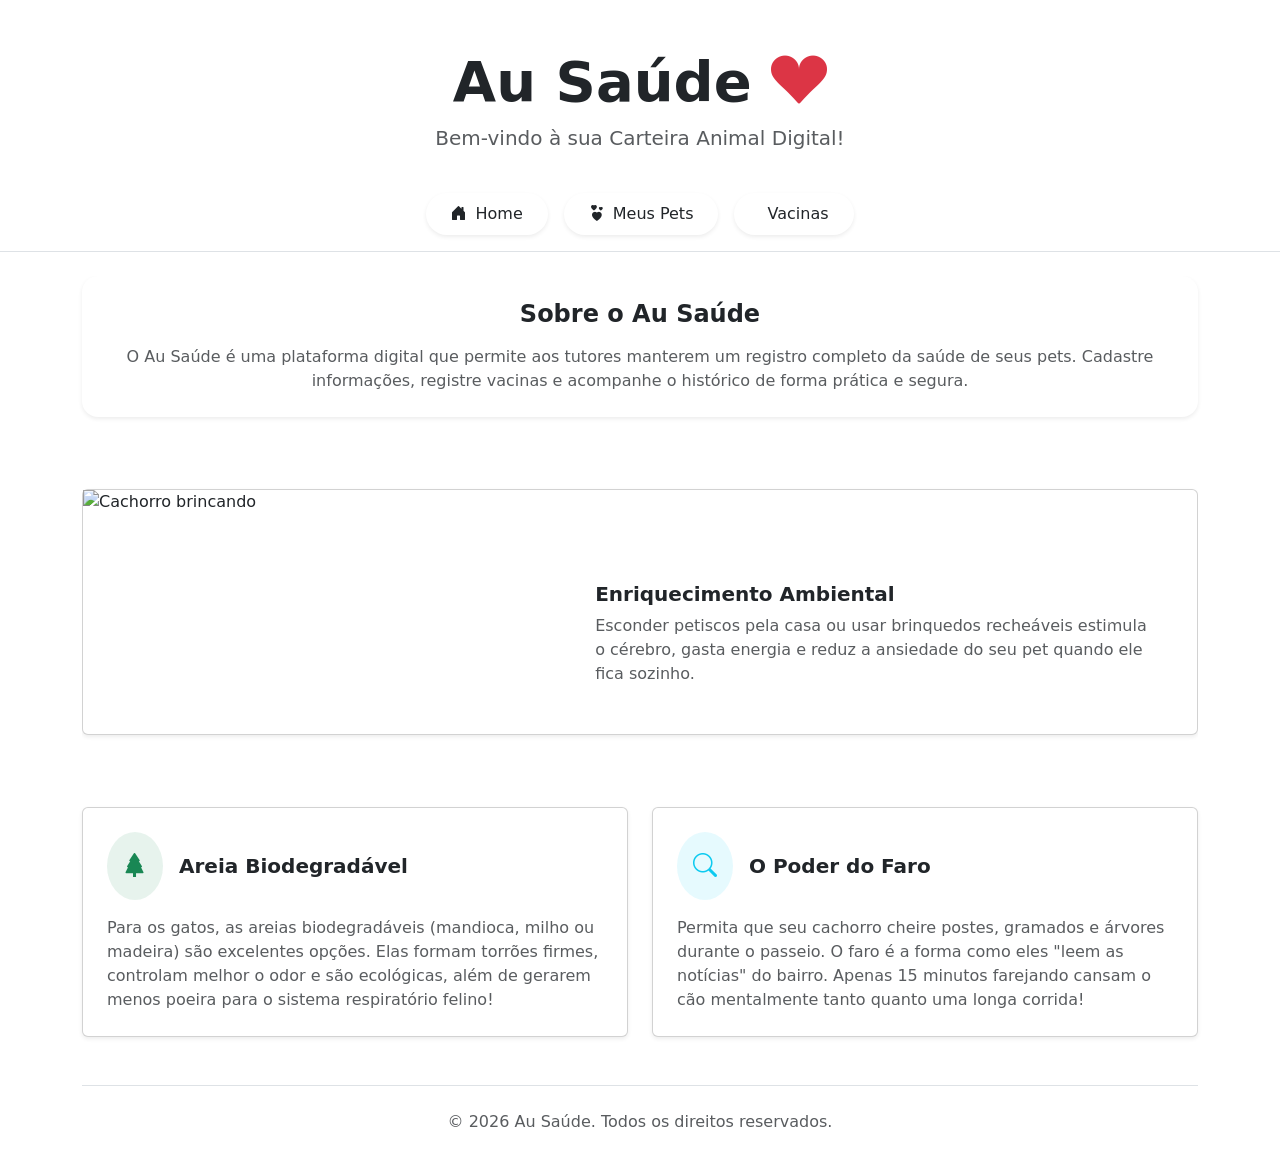
==== index.html @ 994db54d "Organização de arquivos" ====
<!DOCTYPE html>
<html lang="pt-br">

<head>
    <meta charset="UTF-8">
    <meta name="viewport" content="width=device-width, initial-scale=1.0">
    <title>Au Saúde - Carteira Animal</title>
    <link href="https://cdn.jsdelivr.net/npm/bootstrap@5.3.2/dist/css/bootstrap.min.css" rel="stylesheet">
    <link rel="stylesheet" href="https://cdn.jsdelivr.net/npm/bootstrap-icons@1.10.5/font/bootstrap-icons.css">
    <link rel="stylesheet" href="style.css">
    <link href="https://fonts.googleapis.com/css2?family=Nunito:wght@400;600;800&display=swap" rel="stylesheet">
</head>

<body>
    <!-- Logo -->
    <div class="container mt-4 mt-md-5">
        <div class="text-center mb-4">
            <h1 class="display-4 fw-bold logo-animada">
                Au Saúde <i class="bi bi-suit-heart-fill text-danger"></i>
            </h1>
            <p class="lead text-muted fade-in delay-1">Bem-vindo à sua Carteira Animal Digital!</p>
        </div>
    </div>

    <!-- Menu Fixo e Rolável (Scroll Horizontal) -->
    <div class="sticky-top menu-fixo py-3 mb-4 border-bottom">
        <div class="container">
            <nav class="nav flex-nowrap justify-content-md-center gap-3 fade-in delay-1 menu-scroll px-2">
                <a class="btn btn-principal px-4 py-2 rounded-pill shadow-sm d-flex align-items-center gap-2 flex-shrink-0"
                    href="#">
                    <i class="bi bi-house-door-fill"></i> Home
                </a>
                <a class="btn btn-secundario px-4 py-2 rounded-pill shadow-sm d-flex align-items-center gap-2 flex-shrink-0"
                    href="perfil.html">
                    <i class="bi bi-hearts"></i> Meus Pets
                </a>
                <a class="btn btn-secundario px-4 py-2 rounded-pill shadow-sm d-flex align-items-center gap-2 flex-shrink-0"
                    href="vacinacao.html">
                    <i class="bi bi-syringe-fill"></i> Vacinas
                </a>
            </nav>
        </div>
    </div>

    <main class="container overflow-hidden">
        <section class="mb-5 bg-white p-4 rounded-4 shadow-sm text-center card-interativo fade-in delay-2">
            <h2 class="h4 fw-bold mb-3" style="color: var(--cor-secundaria);">Sobre o Au Saúde</h2>
            <p class="text-muted mb-0">O Au Saúde é uma plataforma digital que permite aos tutores manterem um registro
                completo da saúde de seus pets. Cadastre informações, registre vacinas e acompanhe o histórico de forma
                prática e segura.</p>
        </section>

        <!-- Carrossel -->
        <div id="carrosselDicas" class="carousel slide mb-5 fade-in delay-3" data-bs-ride="carousel">

            <div class="carousel-indicators">
                <button type="button" data-bs-target="#carrosselDicas" data-bs-slide-to="0" class="active"
                    aria-current="true" aria-label="Slide 1"></button>
                <button type="button" data-bs-target="#carrosselDicas" data-bs-slide-to="1"
                    aria-label="Slide 2"></button>
                <button type="button" data-bs-target="#carrosselDicas" data-bs-slide-to="2"
                    aria-label="Slide 3"></button>
            </div>

            <div class="carousel-inner py-2 py-md-4">

                <!-- ITEM 1 -->
                <div class="carousel-item active" data-bs-interval="6000">
                    <div class="card mx-auto shadow-sm card-carrossel">
                        <div class="row g-0 h-100">
                            <div class="col-md-5">
                                <img src="https://images.unsplash.com/photo-1537151608828-ea2b11777ee8?q=80&w=600&auto=format&fit=crop"
                                    class="img-fluid img-carrossel" alt="Cachorro brincando">
                            </div>
                            <div class="col-md-7">
                                <div class="card-body d-flex flex-column h-100 p-4 p-md-5">
                                    <span
                                        class="badge badge-brincadeira mb-3 align-self-start px-3 py-2 rounded-pill">Brincadeiras</span>
                                    <h5 class="card-title fw-bold">Enriquecimento Ambiental</h5>
                                    <p class="card-text text-muted">Esconder petiscos pela casa ou usar brinquedos
                                        recheáveis estimula o cérebro, gasta energia e reduz a ansiedade do seu pet
                                        quando ele fica sozinho.</p>
                                </div>
                            </div>
                        </div>
                    </div>
                </div>

                <!-- ITEM 2 -->
                <div class="carousel-item" data-bs-interval="6000">
                    <div class="card mx-auto shadow-sm card-carrossel">
                        <div class="row g-0 h-100">
                            <div class="col-md-5">
                                <img src="https://images.unsplash.com/photo-1541364983171-a8ba01e95cfc?q=80&w=600&auto=format&fit=crop"
                                    class="img-fluid img-carrossel" alt="Pata de cachorro">
                            </div>
                            <div class="col-md-7">
                                <div class="card-body d-flex flex-column h-100 p-4 p-md-5">
                                    <span class="badge badge-saude mb-3 align-self-start px-3 py-2 rounded-pill">Saúde e
                                        Cuidado</span>
                                    <h5 class="card-title fw-bold">Cuidado com o Asfalto Quente!</h5>
                                    <p class="card-text text-muted">Antes do passeio, coloque as costas da sua mão no
                                        chão por 10 segundos. Se estiver muito quente para você, vai queimar as patinhas
                                        do seu amigo.</p>
                                </div>
                            </div>
                        </div>
                    </div>
                </div>

                <!-- ITEM 3 -->
                <div class="carousel-item" data-bs-interval="6000">
                    <div class="card mx-auto shadow-sm card-carrossel">
                        <div class="row g-0 h-100">
                            <div class="col-md-5">
                                <img src="https://images.unsplash.com/photo-1623387641168-d9803ddd3f35?q=80&w=600&auto=format&fit=crop"
                                    class="img-fluid img-carrossel" alt="Cachorro olhando para comida">
                            </div>
                            <div class="col-md-7">
                                <div class="card-body d-flex flex-column h-100 p-4 p-md-5">
                                    <span class="badge badge-alerta mb-3 align-self-start px-3 py-2 rounded-pill">Alerta
                                        Vermelho</span>
                                    <h5 class="card-title fw-bold">Alimentos Proibidos</h5>
                                    <p class="card-text text-muted mb-2">Nunca ofereça esses alimentos ao seu pet:</p>
                                    <ul class="text-muted ps-3 mb-0">
                                        <li>Chocolate (altamente tóxico)</li>
                                        <li>Uva e uva-passa (causa falência renal)</li>
                                        <li>Cebola e alho (destrói glóbulos vermelhos)</li>
                                        <li>Abacate (contém persina, tóxica)</li>
                                    </ul>
                                </div>
                            </div>
                        </div>
                    </div>
                </div>
            </div>

            <button class="carousel-control-prev" type="button" data-bs-target="#carrosselDicas" data-bs-slide="prev">
                <span class="carousel-control-prev-icon" aria-hidden="true"></span>
                <span class="visually-hidden">Anterior</span>
            </button>
            <button class="carousel-control-next" type="button" data-bs-target="#carrosselDicas" data-bs-slide="next">
                <span class="carousel-control-next-icon" aria-hidden="true"></span>
                <span class="visually-hidden">Próximo</span>
            </button>
        </div>

        <!-- Dicas -->
        <section class="row g-4 mb-5 fade-in delay-3">
            <div class="col-12 col-md-6">
                <div class="card h-100 p-4 shadow-sm card-interativo">
                    <div class="d-flex align-items-center mb-3">
                        <div class="icone-destaque bg-success bg-opacity-10 text-success rounded-circle p-3 me-3">
                            <i class="bi bi-tree-fill fs-4"></i>
                        </div>
                        <h4 class="h5 fw-bold mb-0">Areia Biodegradável</h4>
                    </div>
                    <p class="text-muted mb-0">Para os gatos, as areias biodegradáveis (mandioca, milho ou madeira) são
                        excelentes opções. Elas formam torrões firmes, controlam melhor o odor e são ecológicas, além de
                        gerarem menos poeira para o sistema respiratório felino!</p>
                </div>
            </div>

            <div class="col-12 col-md-6">
                <div class="card h-100 p-4 shadow-sm card-interativo">
                    <div class="d-flex align-items-center mb-3">
                        <div class="icone-destaque bg-info bg-opacity-10 text-info rounded-circle p-3 me-3">
                            <i class="bi bi-search fs-4"></i>
                        </div>
                        <h4 class="h5 fw-bold mb-0">O Poder do Faro</h4>
                    </div>
                    <p class="text-muted mb-0">Permita que seu cachorro cheire postes, gramados e árvores durante o
                        passeio. O faro é a forma como eles "leem as notícias" do bairro. Apenas 15 minutos farejando
                        cansam o cão mentalmente tanto quanto uma longa corrida!</p>
                </div>
            </div>
        </section>

        <footer class="text-center text-muted mt-5 pb-4 border-top pt-4 fade-in delay-3">
            <p>&copy; 2026 Au Saúde. Todos os direitos reservados.</p>
        </footer>
    </main>

    <script src="https://cdn.jsdelivr.net/npm/bootstrap@5.3.2/dist/js/bootstrap.bundle.min.js"></script>
</body>

</html>
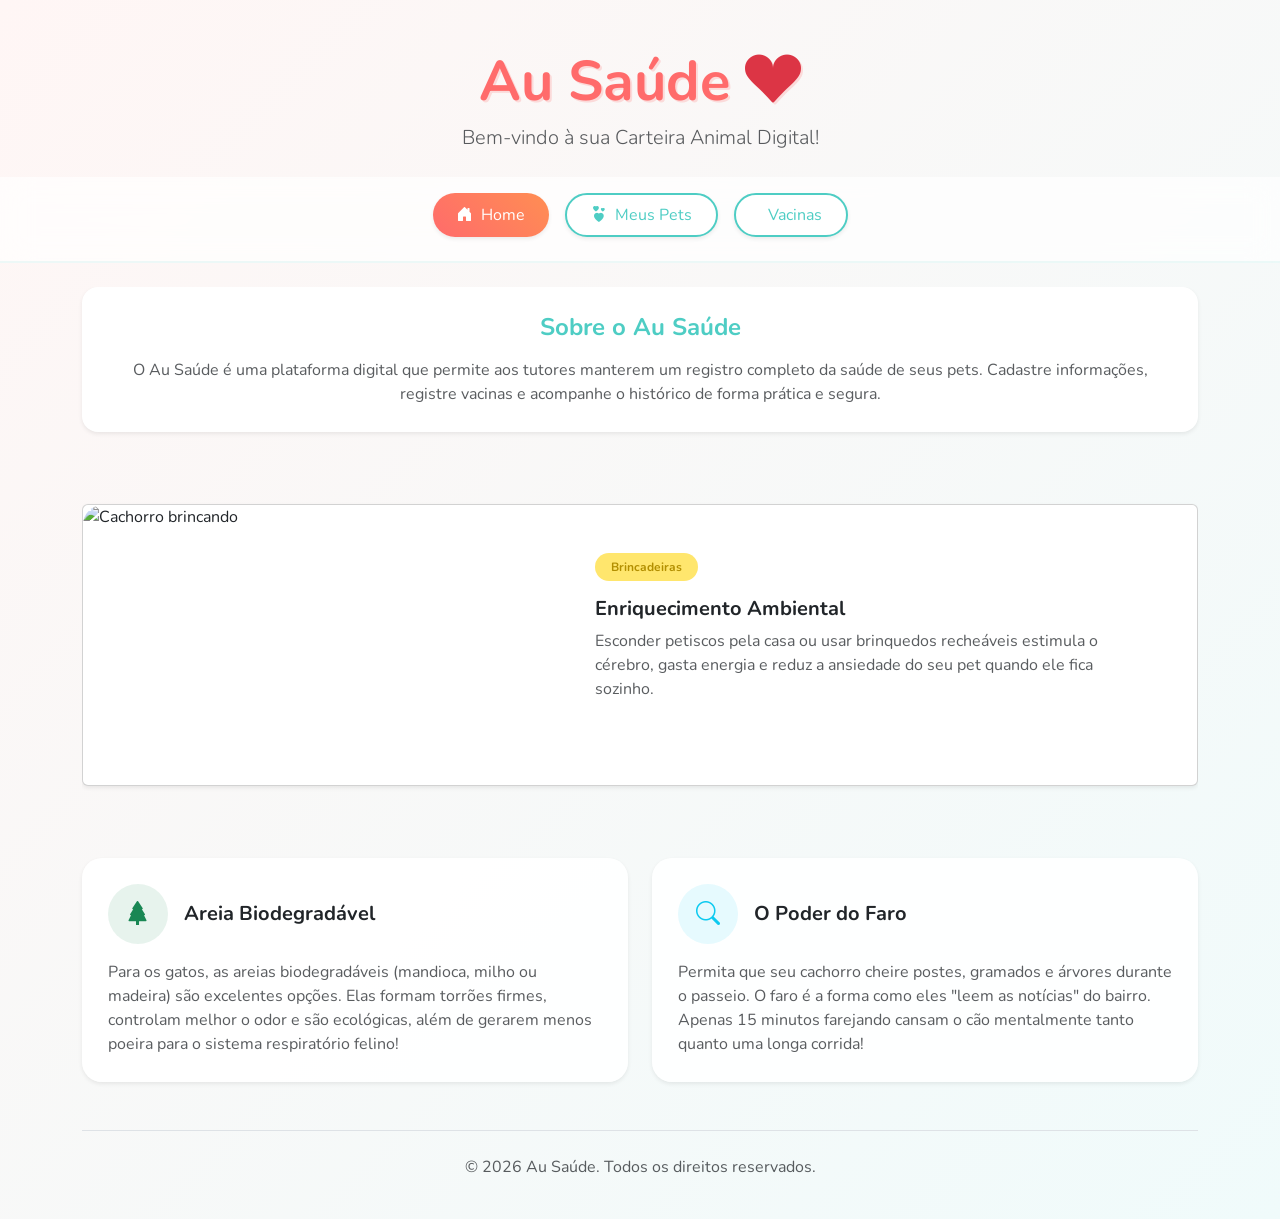
==== commit d155b2aa: "fix: corrigindo caminhos relativos do JS e CSS para o GitHub Pages" ====
--- a/index.html
+++ b/index.html
@@ -7,7 +7,7 @@
     <title>Au Saúde - Carteira Animal</title>
     <link href="https://cdn.jsdelivr.net/npm/bootstrap@5.3.2/dist/css/bootstrap.min.css" rel="stylesheet">
     <link rel="stylesheet" href="https://cdn.jsdelivr.net/npm/bootstrap-icons@1.10.5/font/bootstrap-icons.css">
-    <link rel="stylesheet" href="style.css">
+    <link rel="stylesheet" href="./frontend/style.css">
     <link href="https://fonts.googleapis.com/css2?family=Nunito:wght@400;600;800&display=swap" rel="stylesheet">
 </head>
 
--- a/frontend/style.css
+++ b/frontend/style.css
@@ -0,0 +1,265 @@
+/* =========================================
+   PALETA DE CORES VIBRANTE E ALEGRE
+========================================= */
+:root {
+    --cor-primaria: #FF6B6B;
+    /* Rosa/Coral super alegre */
+    --cor-primaria-hover: #FF8E53;
+    /* Tom mais laranjinha para o hover */
+    --cor-secundaria: #4ECDC4;
+    /* Verde mentol vibrante */
+    --cor-terciaria: #FFE66D;
+    /* Amarelo sol para detalhes */
+    --cor-texto: #2D3436;
+    /* Cinza escuro (quase azulado) mais suave que o preto */
+}
+
+body {
+    /* Gradiente suave e divertido no fundo (Pêssego clarinho para Azul bebé) */
+    background: linear-gradient(135deg, #FFF6F5 0%, #F0FBFB 100%);
+    min-height: 100vh;
+    font-family: 'Nunito', 'Segoe UI', Tahoma, Geneva, Verdana, sans-serif;
+    color: var(--cor-texto);
+}
+
+/* =========================================
+   1. ANIMAÇÕES MAIS ELÁSTICAS
+========================================= */
+@keyframes bounceIn {
+    0% {
+        transform: scale(0.3);
+        opacity: 0;
+    }
+
+    50% {
+        transform: scale(1.15);
+        opacity: 1;
+    }
+
+    70% {
+        transform: scale(0.9);
+    }
+
+    100% {
+        transform: scale(1);
+    }
+}
+
+.logo-animada {
+    animation: bounceIn 1s cubic-bezier(0.25, 0.46, 0.45, 0.94) both;
+    color: var(--cor-primaria);
+    text-shadow: 2px 2px 0px rgba(255, 107, 107, 0.2);
+    /* Sombra divertida no texto */
+}
+
+@keyframes fadeInUp {
+    from {
+        transform: translateY(40px);
+        opacity: 0;
+    }
+
+    to {
+        transform: translateY(0);
+        opacity: 1;
+    }
+}
+
+.fade-in {
+    animation: fadeInUp 0.7s cubic-bezier(0.34, 1.56, 0.64, 1) both;
+}
+
+/* Curva que dá um efeito "mola" */
+.delay-1 {
+    animation-delay: 0.1s;
+}
+
+.delay-2 {
+    animation-delay: 0.3s;
+}
+
+.delay-3 {
+    animation-delay: 0.5s;
+}
+
+/* =========================================
+   2. BOTÕES COM "GLOW" E DEGRADÊ
+========================================= */
+.btn-principal {
+    background: linear-gradient(45deg, var(--cor-primaria), var(--cor-primaria-hover));
+    color: white;
+    border: none;
+    box-shadow: 0 6px 15px rgba(255, 107, 107, 0.3);
+    transition: all 0.3s cubic-bezier(0.34, 1.56, 0.64, 1);
+    /* Efeito elástico no hover */
+}
+
+.btn-principal:hover {
+    color: white;
+    transform: translateY(-4px) scale(1.03);
+    box-shadow: 0 10px 20px rgba(255, 107, 107, 0.5) !important;
+}
+
+.btn-secundario {
+    background-color: white;
+    color: var(--cor-secundaria);
+    border: 2px solid var(--cor-secundaria);
+    transition: all 0.3s cubic-bezier(0.34, 1.56, 0.64, 1);
+}
+
+.btn-secundario:hover {
+    background-color: var(--cor-secundaria);
+    color: white;
+    transform: translateY(-4px) scale(1.03);
+    box-shadow: 0 10px 20px rgba(78, 205, 196, 0.4) !important;
+}
+
+/* Campos de Formulário (Inputs) */
+.form-control,
+.form-select {
+    border-radius: 12px;
+    border: 2px solid #EBEBEB;
+    padding: 0.8rem 1rem;
+    transition: all 0.3s ease;
+}
+
+.form-control:focus,
+.form-select:focus {
+    border-color: var(--cor-secundaria);
+    box-shadow: 0 0 0 5px rgba(78, 205, 196, 0.2);
+    transform: translateY(-2px);
+}
+
+/* =========================================
+   3. GRELHA E CARTÕES (Efeito Flutuante)
+========================================= */
+.grid-cards {
+    display: grid;
+    grid-template-columns: repeat(auto-fill, minmax(280px, 1fr));
+    gap: 2rem;
+    margin-top: 2rem;
+}
+
+/* Cartões Interativos mais arredondados */
+.card-interativo {
+    background-color: rgba(255, 255, 255, 0.9);
+    /* Ligeira transparência */
+    backdrop-filter: blur(5px);
+    border-radius: 20px;
+    border: 2px solid transparent;
+    box-shadow: 0 8px 20px rgba(0, 0, 0, 0.04);
+    transition: all 0.4s cubic-bezier(0.34, 1.56, 0.64, 1);
+    overflow: hidden;
+}
+
+.card-interativo:hover {
+    transform: translateY(-10px);
+    border-color: rgba(78, 205, 196, 0.3);
+    /* Bordo verde-água suave ao passar o rato */
+    box-shadow: 0 20px 40px rgba(78, 205, 196, 0.15) !important;
+    /* Sombra colorida */
+}
+
+/* Cartão pontilhado para adicionar (Vacinas) */
+.card-adicionar {
+    background-color: rgba(255, 255, 255, 0.5);
+    border: 3px dashed var(--cor-secundaria);
+    border-radius: 20px;
+    min-height: 200px;
+    display: flex;
+    flex-direction: column;
+    align-items: center;
+    justify-content: center;
+    cursor: pointer;
+    transition: all 0.4s cubic-bezier(0.34, 1.56, 0.64, 1);
+}
+
+.card-adicionar i {
+    color: var(--cor-secundaria) !important;
+    transition: transform 0.3s ease;
+}
+
+.card-adicionar:hover {
+    background-color: rgba(78, 205, 196, 0.1);
+    transform: translateY(-8px) scale(1.02);
+    border-color: var(--cor-primaria);
+}
+
+.card-adicionar:hover i {
+    color: var(--cor-primaria) !important;
+    transform: scale(1.2) rotate(10deg);
+    /* O ícone de mais dá uma pequena rodada divertida */
+}
+
+/* =========================================
+   4. LAYOUTS ESPECÍFICOS E MENU
+========================================= */
+.menu-fixo {
+    background-color: rgba(255, 255, 255, 0.7);
+    backdrop-filter: blur(15px);
+    /* Efeito de vidro ainda mais forte */
+    z-index: 1030;
+    border-bottom: 2px solid rgba(78, 205, 196, 0.1) !important;
+}
+
+.menu-scroll {
+    overflow-x: auto;
+    white-space: nowrap;
+    padding-bottom: 8px;
+    /* Mais espaço para a sombra colorida dos botões não cortar */
+    -ms-overflow-style: none;
+    scrollbar-width: none;
+}
+
+.menu-scroll::-webkit-scrollbar {
+    display: none;
+}
+
+.img-carrossel {
+    object-fit: cover;
+    width: 100%;
+    height: 100%;
+    min-height: 280px;
+    border-top-left-radius: 20px;
+    border-bottom-left-radius: 20px;
+}
+
+/* Ícones Destaque mais amigáveis */
+.icone-destaque {
+    display: flex;
+    align-items: center;
+    justify-content: center;
+    width: 60px;
+    height: 60px;
+    border-radius: 18px;
+    /* Quase um círculo, mas com formato squircle (quadrado arredondado) */
+}
+
+/* Badges super vibrantes */
+.badge-brincadeira {
+    background-color: var(--cor-terciaria);
+    color: #B38F00;
+    font-weight: bold;
+}
+
+.badge-saude {
+    background-color: var(--cor-secundaria);
+    color: white;
+}
+
+.badge-alerta {
+    background-color: var(--cor-primaria);
+    color: white;
+}
+
+@media (max-width: 767.98px) {
+    .logo-animada {
+        font-size: 2.5rem;
+    }
+
+    .img-carrossel {
+        height: 220px;
+        min-height: 220px;
+        border-bottom-left-radius: 0;
+        border-top-right-radius: 20px;
+    }
+}
